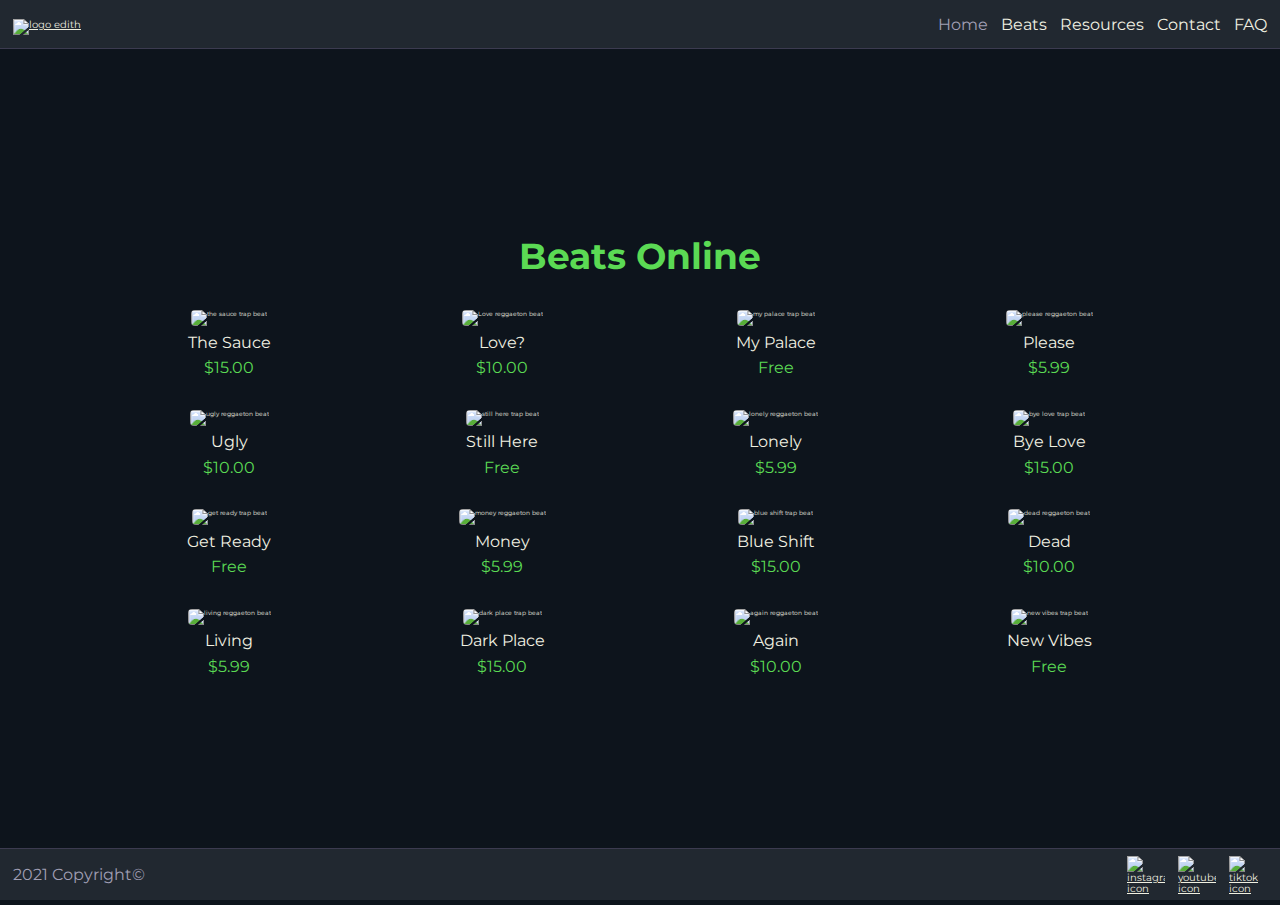
==== index.html @ 98f7ec0d "Uploaded .html + .css" ====
<!DOCTYPE html>
<html lang="en">
	<head>
		<meta charset="UTF-8">
		<meta name="viewport" content="width=device-width, initial-scale=1.0">
		<link rel="stylesheet" href="css/main.css">
		<title>Edith! | Beats Marketplace: Trap and Reggaeton</title>
		<meta name="description" content="Buy beats online in just a few clicks: the best quality at the best price. Let us inspire you to give free rein to your creativity.">
		<meta name="keywords" content="trap beats, reggaeton beats, buy beats online">
		<meta name="author" content="Nicolás Taverna">
		<meta name="copyright" content="Edith!">
	</head>

	<body>		
		<nav>
			<div class="displayMobile">
				<a href="index.html">
					<img src="assets/img/logo/logo_mobile.svg" alt="logo edith">
				</a>
				<a href="index.html">
					<img src="assets/img/logo/logo_mobile_green.svg" alt="logo edith green" class="greenIcon">
				</a>
			</div>
			<div class="displayNone">
				<a href="index.html">
					<img src="assets/img/logo/logo.svg" alt="logo edith">
				</a>
				<a href="index.html">
					<img src="assets/img/logo/logo_green.svg" alt="logo edith green" class="greenIcon">
				</a>
			</div>
			<ul>
				<li>
					<a href="index.html" class="textPurple">Home</a>
				</li>
				<li class="displayNone">
					<a href="beats.html">Beats</a>
				</li>
				<li>
					<a href="resources.html">Resources</a>
				</li>
				<li>
					<a href="contact.html">Contact</a>
				</li>
				<li>
					<a href="faq.html">FAQ</a>
				</li>
			</ul>
		</nav>
		<header>	
			<div>
				<img src="assets/img/header_mobile.png" alt="guy making music">
				<video src="assets/video/header.mp4" muted autoplay loop></video>
			</div>
			<h1>Beats Online</h1>
		</header>		

		<main class="gridBeats">
			<section>
				<article>
					<img src="assets/img/beats/beat_trap_the_sauce.png" alt="the sauce trap beat">
					<audio src="assets/audio/beat_01.mp3" controls preload="auto"></audio>
					<div>
						<p>The Sauce</p>
						<p class="textGreen">$15.00</p>
					</div>
				</article>
				<article>
					<img src="assets/img/beats/beat_reggaeton_ugly.png" alt="ugly reggaeton beat">
					<audio src="assets/audio/beat_02.mp3" controls preload="auto"></audio>
					<div>
						<p>Ugly</p>
						<p class="textGreen">$10.00</p>
					</div>
				</article>
				<article>
					<img src="assets/img/beats/beat_trap_get_ready.png" alt="get ready trap beat">
					<audio src="assets/audio/beat_03.mp3" controls preload="auto"></audio>
					<div>
						<p>Get Ready</p>
						<p class="textGreen">Free</p>
					</div>
				</article>
				<article>
					<img src="assets/img/beats/beat_reggaeton_living.png" alt="living reggaeton beat">
					<audio src="assets/audio/beat_04.mp3" controls preload="auto"></audio>
					<div>
						<p>Living</p>
						<p class="textGreen">$5.99</p>
					</div>
				</article>
			</section>
			<section>
				<article>
					<img src="assets/img/beats/beat_reggaeton_love.png" alt="Love reggaeton beat">
					<audio src="assets/audio/beat_01.mp3" controls preload="auto"></audio>
					<div>
						<p>Love?</p>
						<p class="textGreen">$10.00</p>
					</div>
				</article>
				<article>
					<img src="assets/img/beats/beat_trap_still_here.png" alt="still here trap beat">
					<audio src="assets/audio/beat_02.mp3" controls preload="auto"></audio>
					<div>
						<p>Still Here</p>
						<p class="textGreen">Free</p>
					</div>
				</article>
				<article>
					<img src="assets/img/beats/beat_reggaeton_money.png" alt="money reggaeton beat">
					<audio src="assets/audio/beat_03.mp3" controls preload="auto"></audio>
					<div>
						<p>Money</p>
						<p class="textGreen">$5.99</p>
					</div>
				</article>
				<article>
					<img src="assets/img/beats/beat_trap_dark_place.png" alt="dark place trap beat">
					<audio src="assets/audio/beat_04.mp3" controls preload="auto"></audio>
					<div>
						<p>Dark Place</p>
						<p class="textGreen">$15.00</p>
					</div>
				</article>
			</section>
			<section>
				<article>
					<img src="assets/img/beats/beat_trap_my_palace.png" alt="my palace trap beat">
					<audio src="assets/audio/beat_01.mp3" controls preload="auto"></audio>
					<div>
						<p>My Palace</p>
						<p class="textGreen">Free</p>
					</div>
				</article>
				<article>
					<img src="assets/img/beats/beat_reggaeton_lonely.png" alt="lonely reggaeton beat">
					<audio src="assets/audio/beat_02.mp3" controls preload="auto"></audio>
					<div>
						<p>Lonely</p>
						<p class="textGreen">$5.99</p>
					</div>
				</article>
				<article>
					<img src="assets/img/beats/beat_trap_blue_shift.png" alt="blue shift trap beat">
					<audio src="assets/audio/beat_03.mp3" controls preload="auto"></audio>
					<div>
						<p>Blue Shift</p>
						<p class="textGreen">$15.00</p>
					</div>
				</article>
				<article>
					<img src="assets/img/beats/beat_reggaeton_again.png" alt="again reggaeton beat">
					<audio src="assets/audio/beat_04.mp3" controls preload="auto"></audio>
					<div>
						<p>Again</p>
						<p class="textGreen">$10.00</p>
					</div>
				</article>
			</section>
			<section>
				<article>
					<img src="assets/img/beats/beat_reggaeton_please.png" alt="please reggaeton beat">
					<audio src="assets/audio/beat_01.mp3" controls preload="auto"></audio>
					<div>
						<p>Please</p>
						<p class="textGreen">$5.99</p>
					</div>
				</article>
				<article>
					<img src="assets/img/beats/beat_trap_by_love.png" alt="bye love trap beat">
					<audio src="assets/audio/beat_02.mp3" controls preload="auto"></audio>
					<div>
						<p>Bye Love</p>
						<p class="textGreen">$15.00</p>
					</div>
				</article>
				<article>
					<img src="assets/img/beats/beat_reggaeton_dead.png" alt="dead reggaeton beat">
					<audio src="assets/audio/beat_03.mp3" controls preload="auto"></audio>
					<div>
						<p>Dead</p>
						<p class="textGreen">$10.00</p>
					</div>
				</article>
				<article>
					<img src="assets/img/beats/beat_trap_new_vibes.png" alt="new vibes trap beat">
					<audio src="assets/audio/beat_04.mp3" controls preload="auto"></audio>
					<div>
						<p>New Vibes</p>
						<p class="textGreen">Free</p>
					</div>
				</article>
			</section>
		</main>

		<footer>
			<p>2021 Copyright©</p>
			<div class="jumpLine">
				<div>	
					<a href="https://www.tiktok.com/@charlieputh?lang=en" target="_blank">
						<img src="assets/img/social_media/tiktok.svg" width="3.5%" alt="tiktok icon">
					</a>
					<a href="https://www.tiktok.com/@charlieputh?lang=en" target="_blank">
						<img src="assets/img/social_media/tiktok_green.svg" width="3.5%" alt="tiktok icon green" class="greenIcon">
					</a>
				</div>
				<div>
					<a href="https://www.youtube.com/channel/UCFt5Qgscu2EhFxsPGnj0wUA" target="_blank">
						<img src="assets/img/social_media/youtube.svg" width="3.5%" alt="youtube icon">
					</a>
					<a href="https://www.youtube.com/channel/UCFt5Qgscu2EhFxsPGnj0wUA" target="_blank">
						<img src="assets/img/social_media/youtube_green.svg" width="3.5%" alt="youtube icon green" class="greenIcon">
					</a>
				</div>
				<div>
					<a href="https://www.instagram.com/musicbylukas/" target="_blank">
						<img src="assets/img/social_media/instagram.svg" width="3.5%" alt="instagram icon">
					</a>
					<a href="https://www.instagram.com/musicbylukas/" target="_blank">
						<img src="assets/img/social_media/instagram_green.svg" width="3.5%" alt="instagram icon green" class="greenIcon">
					</a>
				</div>
			</div>
		</footer>
	</body>
</html>
---- css/main.css ----
@import url("https://fonts.googleapis.com/css2?family=Montserrat:ital,wght@0,400;0,700;1,700&display=swap");
* {
  padding: 0;
  margin: 0; }

body {
  min-height: 100vh;
  display: flex;
  flex-direction: column;
  background: #0d141c url(../assets/img/background.png) fixed; }

html {
  scroll-padding-top: 9.2rem; }

nav, table, section div h2, fieldset, ol, footer {
  background: #212830 url(../assets/img/background_table.png); }

table, fieldset {
  border: #3c3b50;
  border-radius: 2rem; }

ul {
  list-style: none; }

.textGreen {
  color: #5bda54; }

.greenIcon {
  position: absolute;
  top: 0;
  left: 0;
  opacity: 0; }
  .greenIcon:hover {
    opacity: 1; }

.textPurple {
  color: #a09fb4; }

.gridStructure {
  display: grid;
  grid-template-columns: 1fr;
  grid-template-rows: repeat(auto);
  justify-content: space-evenly;
  justify-items: center; }

* {
  font-family: "Montserrat", sans-serif;
  font-size: 62.5%;
  color: #f0f0e1; }

h1 {
  font-size: 3.6rem;
  font-weight: 700;
  color: #5bda54;
  text-align: center;
  margin: 3.25rem; }

th, h2 {
  font-size: 2.05rem;
  font-weight: 700;
  font-style: italic; }

li, a, p, legend, label {
  font-size: 1.55rem;
  font-weight: 400; }

input, textarea {
  font-size: 1.35rem;
  font-weight: 400; }

nav {
  display: flex;
  flex-direction: row;
  justify-content: space-between;
  align-content: center;
  position: sticky;
  top: 0;
  z-index: 1;
  border-bottom: #3c3b50 solid 0.1rem; }
  nav div {
    position: relative;
    margin: 1.3rem 0 1.3rem 1.3rem; }
    nav div a img {
      width: 1.5rem; }
  nav ul {
    display: flex;
    flex-direction: row;
    justify-content: flex-end;
    align-items: center;
    margin: 1.3rem 1.3rem 1.3rem 0;
    width: 75%; }
    nav ul li a {
      text-decoration: none;
      margin-left: 1.3rem;
      margin-left: 0.65rem; }
      nav ul li a:hover {
        color: #5bda54; }

header div img {
  width: 100%; }

header div video {
  width: 100%;
  display: none; }

.displayNone {
  display: none; }

main section article {
  margin-bottom: 3.25rem; }
  main section article img {
    border-radius: 0.4rem;
    transition: transform 1s; }
    main section article img:hover {
      transform: scale(1.07) rotate(5deg);
      cursor: pointer; }
  main section article audio {
    display: none; }
  main section article div p {
    margin-top: 0.65rem; }

.gridBeats {
  display: grid;
  grid-template-columns: 1fr;
  grid-template-rows: repeat(auto);
  justify-content: space-evenly;
  justify-items: center; }

main section table {
  margin: 0 auto 3.25rem auto; }
  main section table thead tr th {
    padding: 0.86rem 0.86rem 0 0.86rem; }
  main section table tbody tr td {
    padding: 0.96rem; }
    main section table tbody tr td p, main section table tbody tr td ul li {
      margin-top: 0.86rem; }

.textCenter {
  padding: 1rem; }

main section div h2 {
  border: #3c3b50 solid 0.1rem;
  border-radius: 2rem;
  padding: 1rem;
  margin: 0 4rem 1.95rem 0rem;
  text-align: center; }

main section div ul {
  margin: 0 4rem 3.25rem 0rem;
  line-height: 1.95rem; }
  main section div ul li {
    margin-top: 1.3rem; }
    main section div ul li a:hover {
      color: #5bda54; }

.resourcesPosition {
  margin-left: 4rem;
  justify-self: flex-start; }

#widthTheory {
  width: 14.7rem; }

#widthProduction {
  width: 19.2rem; }

#widthMix {
  width: 14.3rem; }

main section form fieldset {
  width: 66.5%;
  display: grid;
  grid-template-columns: 1fr;
  grid-template-rows: repeat(6, auto);
  grid-row-gap: 0.65rem;
  padding: 1.3rem;
  margin: auto; }
  main section form fieldset input, main section form fieldset textarea {
    border: #3c3b50 solid 0.1rem;
    border-radius: 1rem;
    padding: 0.65rem;
    margin-bottom: 0.65rem; }
  main section form fieldset div label {
    font-size: 1.43rem; }
  main section form fieldset div input {
    width: 10%;
    position: relative;
    top: 0.21rem;
    left: 0.21rem; }

main section iframe {
  margin: 3.25rem 0;
  width: 100%; }

.blackText {
  color: #0d141c; }

.buttonStyle {
  border: #3c3b50 solid 0.1rem;
  border-radius: 1rem;
  width: 100%; }

#h1Contact {
  margin-bottom: 2.35rem; }

#send:hover {
  background: #5bda54; }

main section ol {
  border: #3c3b50 solid 0.1rem;
  border-radius: 2rem;
  width: 21.8rem;
  padding: 1rem;
  list-style: decimal inside;
  margin-bottom: 3.25rem;
  line-height: 3.25rem; }
  main section ol li a:hover {
    color: #5bda54; }

main section article h2 {
  margin: 1.3rem 0 1.95rem 0; }

.faqPosition {
  margin-left: 4rem;
  justify-self: flex-start; }

.faqMargin {
  margin-left: 4rem;
  margin-right: 4rem; }

.textLine {
  line-height: 2.6rem; }

footer {
  display: flex;
  flex-direction: row;
  justify-content: space-between;
  align-items: center;
  margin-top: auto;
  border-top: #3c3b50 solid 0.1rem; }
  footer p {
    margin: 1.3rem;
    color: #a09fb4; }
  footer div {
    display: flex;
    flex-direction: row-reverse;
    align-items: center; }
    footer div div {
      position: relative;
      right: 1.3rem;
      margin: 0.65rem 0; }
      footer div div a {
        display: flex;
        align-items: center; }
        footer div div a img {
          width: 3.8rem;
          margin-left: 1.3rem; }

.jumpLine {
  padding-left: 5rem; }

header video {
  width: 39.5%;
  display: block;
  margin: auto; }

main section {
  text-align: center; }
  main section h2 {
    margin: 3.25rem 0 1.6rem 0; }
  main section button {
    border: #3c3b50 solid 0.1rem;
    border-radius: 1rem;
    padding: 0.86rem;
    margin: 1.6rem 0 3.25rem 0;
    background: #f0f0e1; }
    main section button:hover {
      background: #5bda54; }
    main section button a {
      text-decoration: none;
      color: #0d141c; }

@media only screen and (min-width: 758px) {
  nav div a img {
    width: 9.5rem; }
  nav ul li a {
    margin-left: 1.3rem; }
  .displayNone {
    display: inline-block; }
  .displayMobile {
    display: none; }
  header div img {
    display: none; }
  header div video {
    display: inline-block; }
  .gridBeats {
    grid-template-columns: repeat(2, auto); }
  main section div h2, main section div ul {
    margin-left: 0; }
  main section form fieldset input, main section form fieldset textarea {
    width: 96.9%; }
  main section form fieldset div {
    width: 41.2%;
    padding-bottom: 0.65rem;
    margin: auto; }
    main section form fieldset div label {
      font-size: 1.55rem; }
  main section ol {
    width: 39rem; }
  footer div div a img {
    margin-left: 1.3rem; }
  .absoluteFooter {
    position: absolute;
    right: 0;
    bottom: 0;
    left: 0; } }

@media only screen and (min-width: 1200px) {
  .gridBeats {
    grid-template-columns: repeat(4, auto); }
  main section form fieldset input, main section form fieldset textarea {
    width: 98.3%; }
  main section form fieldset div {
    width: 27%; }
  .absoluteFooter {
    position: relative; } }
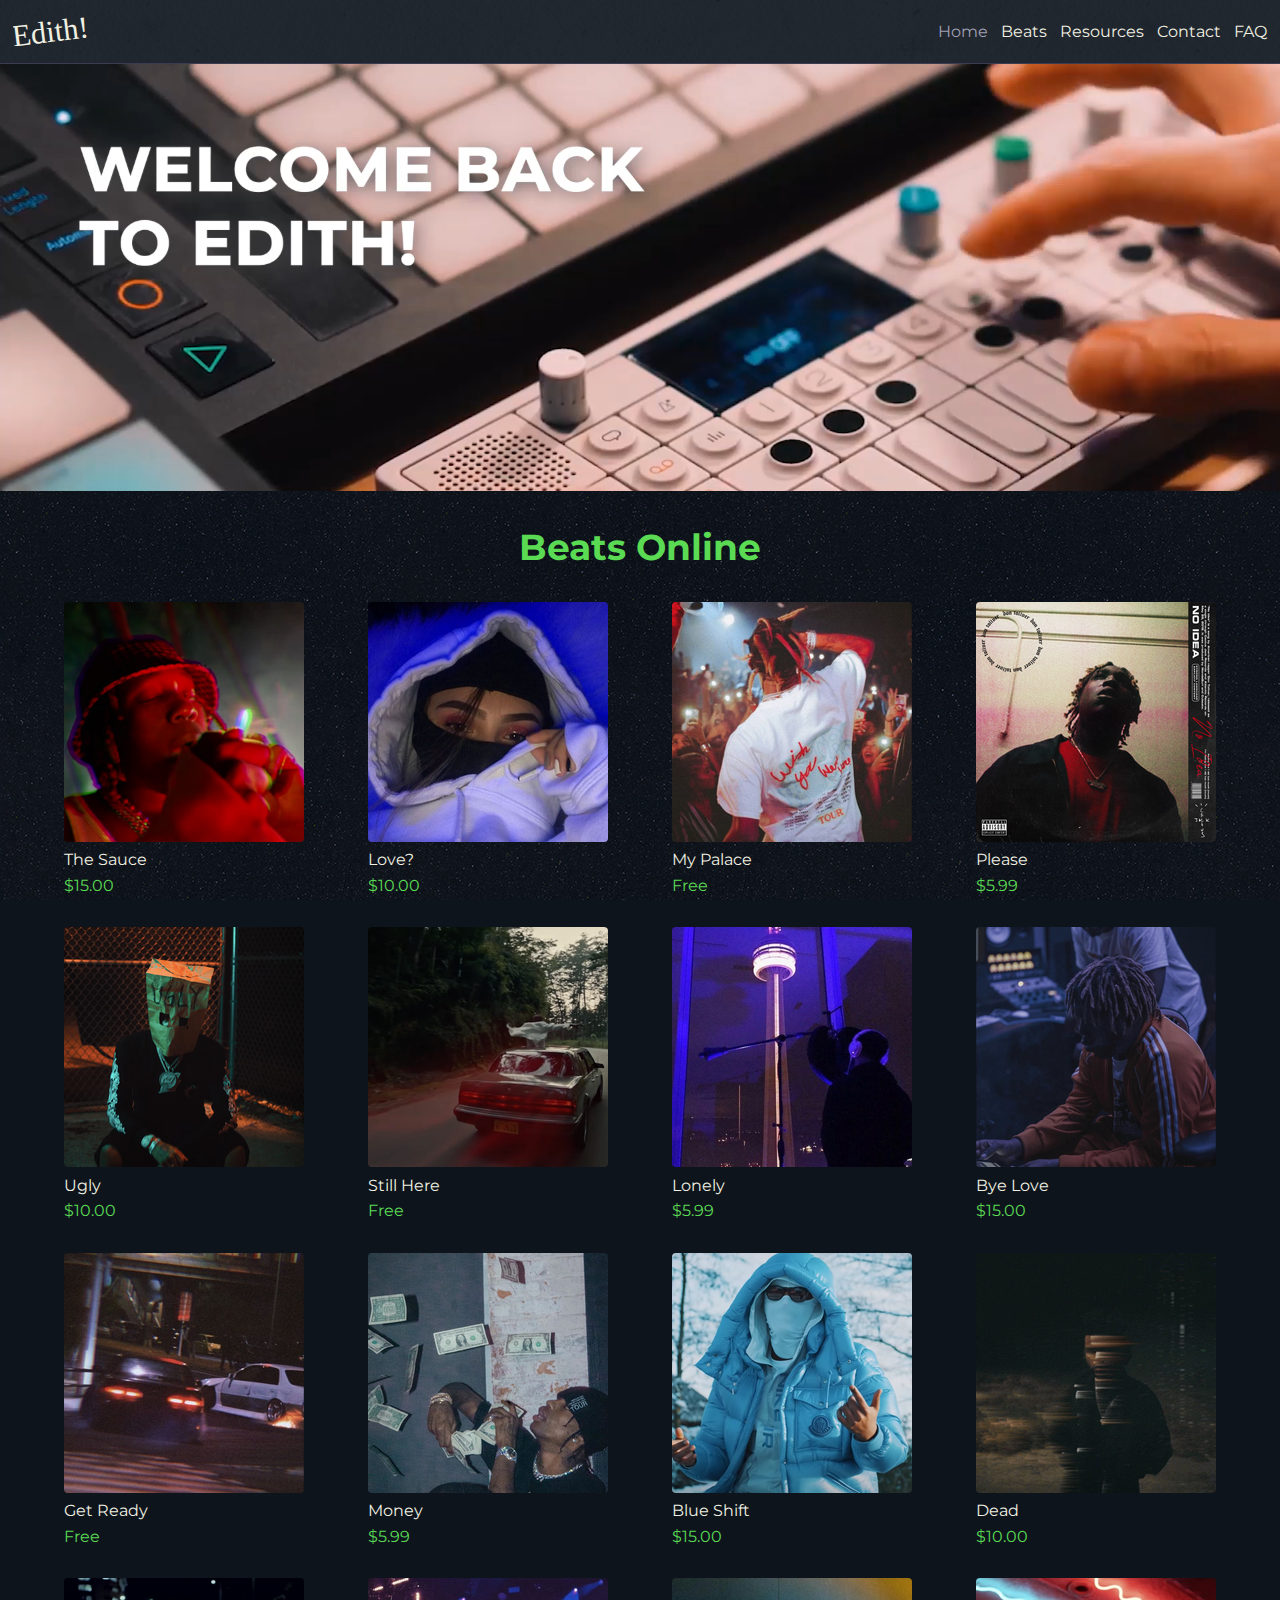
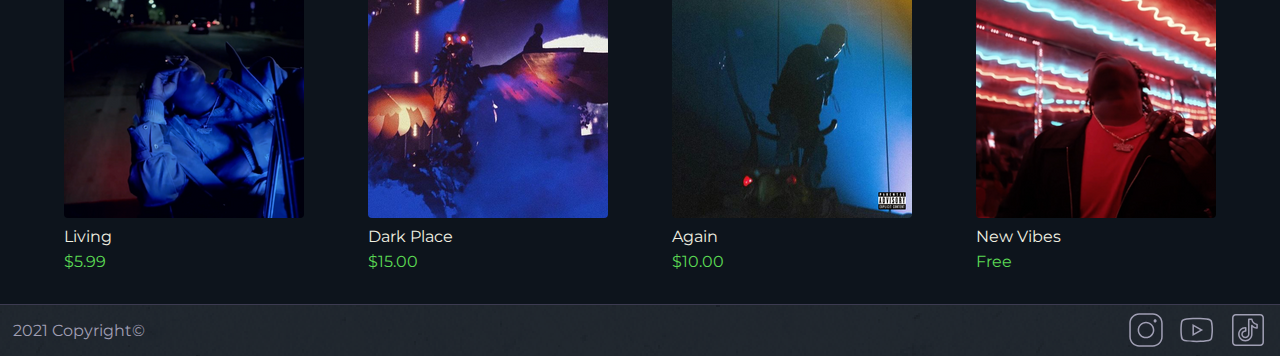
==== commit 663d2de8: "Optimized SEO | .html titles" ====
--- a/index.html
+++ b/index.html
@@ -4,7 +4,7 @@
 		<meta charset="UTF-8">
 		<meta name="viewport" content="width=device-width, initial-scale=1.0">
 		<link rel="stylesheet" href="css/main.css">
-		<title>Edith! | Beats Marketplace: Trap and Reggaeton</title>
+		<title>Edith! | Beat Marketplace</title>
 		<meta name="description" content="Buy beats online in just a few clicks: the best quality at the best price. Let us inspire you to give free rein to your creativity.">
 		<meta name="keywords" content="trap beats, reggaeton beats, buy beats online">
 		<meta name="author" content="Nicolás Taverna">
--- a/css/main.css
+++ b/css/main.css
@@ -263,21 +263,23 @@
   display: block;
   margin: auto; }
 
-main section {
+main section button {
+  border: #3c3b50 solid 0.1rem;
+  border-radius: 1rem;
+  padding: 0.86rem;
+  margin: 1.6rem 0 3.25rem 0;
+  background: #f0f0e1; }
+  main section button:hover {
+    background: #5bda54; }
+  main section button a {
+    text-decoration: none;
+    color: #0d141c; }
+
+.textAlign {
   text-align: center; }
-  main section h2 {
-    margin: 3.25rem 0 1.6rem 0; }
-  main section button {
-    border: #3c3b50 solid 0.1rem;
-    border-radius: 1rem;
-    padding: 0.86rem;
-    margin: 1.6rem 0 3.25rem 0;
-    background: #f0f0e1; }
-    main section button:hover {
-      background: #5bda54; }
-    main section button a {
-      text-decoration: none;
-      color: #0d141c; }
+
+.oopsMargin {
+  margin: 3.25rem 0 1.6rem 0; }
 
 @media only screen and (min-width: 758px) {
   nav div a img {
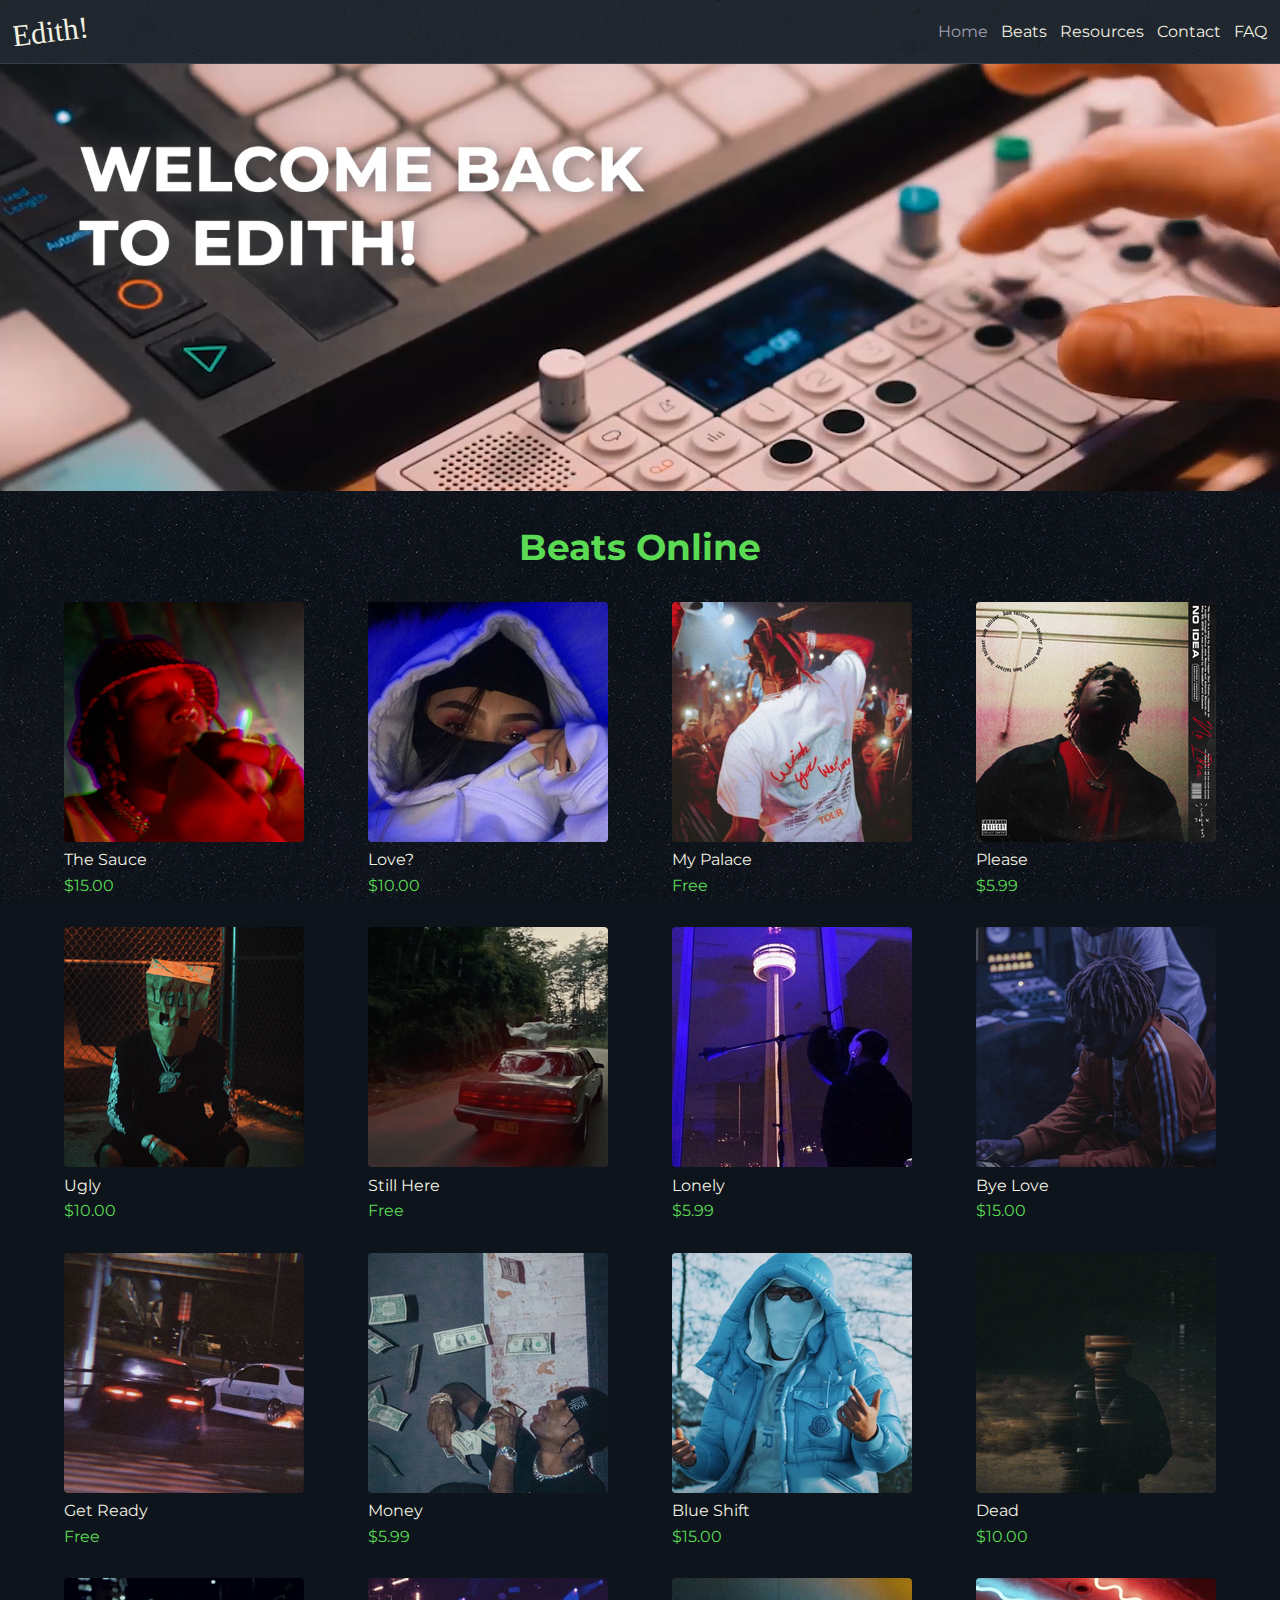
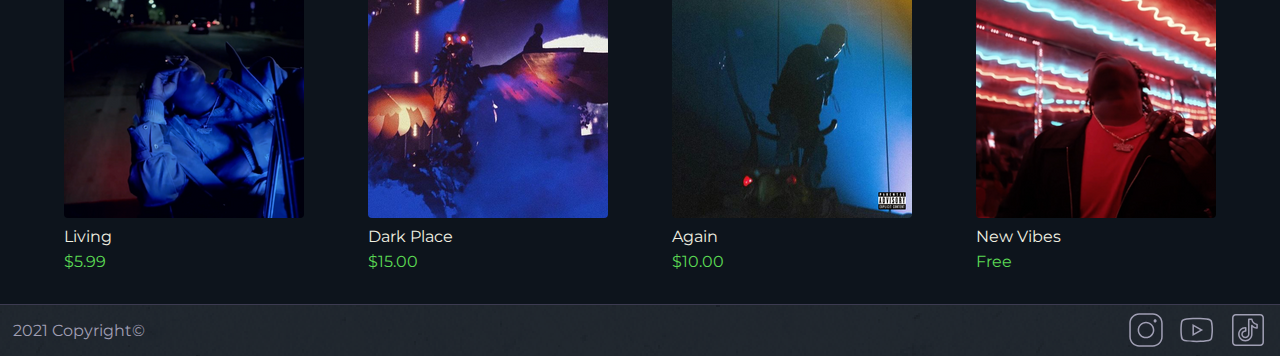
==== commit 5d29eebd: "Added Favicon" ====
--- a/index.html
+++ b/index.html
@@ -9,6 +9,16 @@
 		<meta name="keywords" content="trap beats, reggaeton beats, buy beats online">
 		<meta name="author" content="Nicolás Taverna">
 		<meta name="copyright" content="Edith!">
+
+		<link rel="apple-touch-icon" sizes="180x180" href="assets/img/logo/favicon/apple-touch-icon.png">
+		<link rel="icon" sizes="192x192" href="assets/img/logo/favicon/android_chrome_192x192.png">
+		<link rel="icon" sizes="512x512" href="assets/img/logo/favicon/android_chrome_512x512.png">
+		<link rel="icon" type="image/png" sizes="32x32" href="assets/img/logo/favicon/favicon-32x32.png">
+		<link rel="icon" type="image/png" sizes="16x16" href="assets/img/logo/favicon/favicon-16x16.png">
+		<link rel="manifest" href="assets/img/logo/favicon/site.webmanifest">
+		<link rel="mask-icon" href="assets/img/logo/favicon/safari-pinned-tab.svg" color="#3c3b50">
+		<meta name="msapplication-TileColor" content="#3c3b50">
+		<meta name="theme-color" content="#3c3b50">
 	</head>
 
 	<body>		
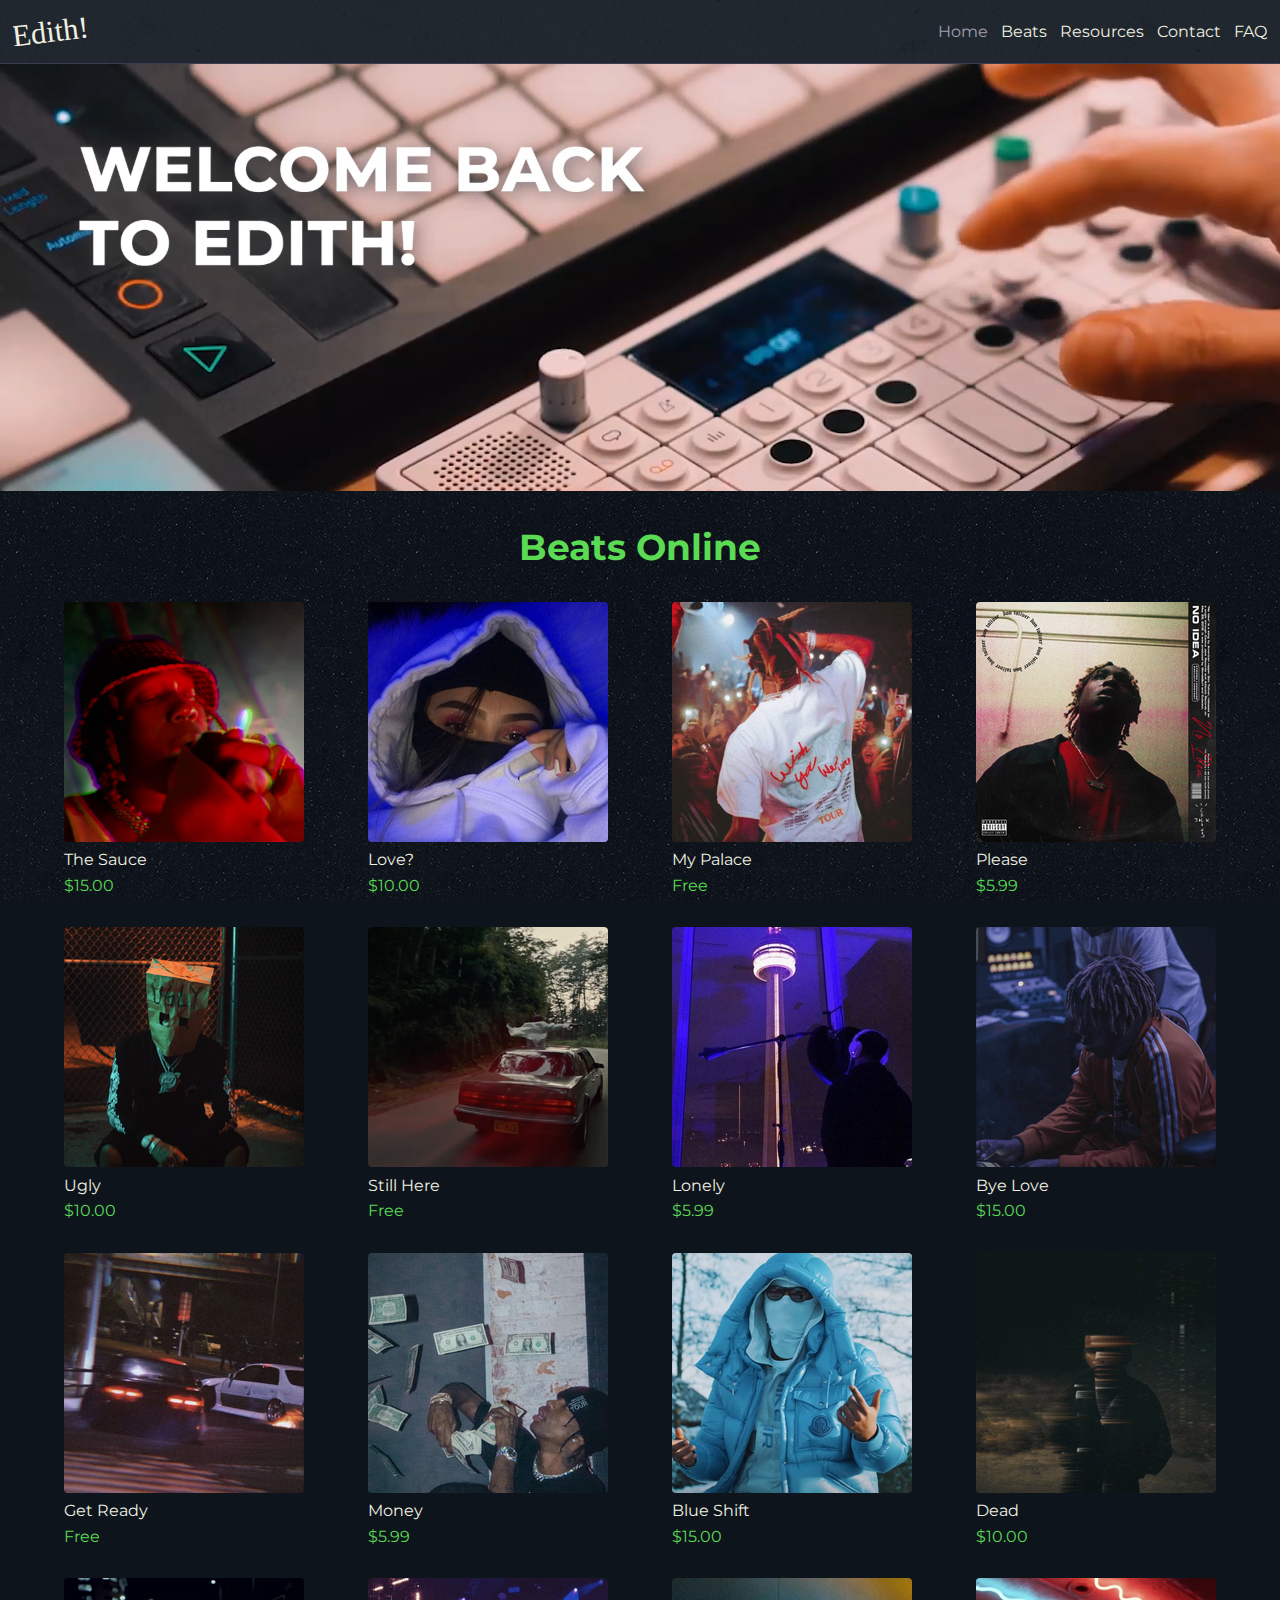
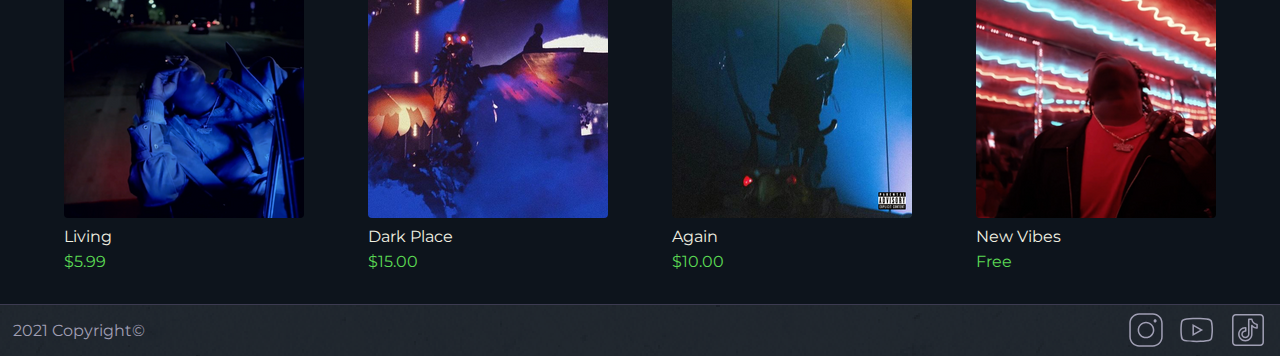
==== commit 927f4bfa: "Miscellaneous Corrections" ====
--- a/index.html
+++ b/index.html
@@ -224,10 +224,10 @@
 					</a>
 				</div>
 				<div>
-					<a href="https://www.instagram.com/musicbylukas/" target="_blank">
+					<a href="https://www.instagram.com/_tic.o/" target="_blank">
 						<img src="assets/img/social_media/instagram.svg" width="3.5%" alt="instagram icon">
 					</a>
-					<a href="https://www.instagram.com/musicbylukas/" target="_blank">
+					<a href="https://www.instagram.com/_tic.o/" target="_blank">
 						<img src="assets/img/social_media/instagram_green.svg" width="3.5%" alt="instagram icon green" class="greenIcon">
 					</a>
 				</div>
--- a/css/main.css
+++ b/css/main.css
@@ -259,7 +259,7 @@
   padding-left: 5rem; }
 
 header video {
-  width: 39.5%;
+  width: 75%;
   display: block;
   margin: auto; }
 
@@ -280,6 +280,9 @@
 
 .oopsMargin {
   margin: 3.25rem 0 1.6rem 0; }
+
+.findMargin {
+  margin: 0 1.6rem; }
 
 @media only screen and (min-width: 758px) {
   nav div a img {
@@ -324,4 +327,6 @@
   main section form fieldset div {
     width: 27%; }
   .absoluteFooter {
-    position: relative; } }
+    position: relative; }
+  header video {
+    width: 39.5%; } }
